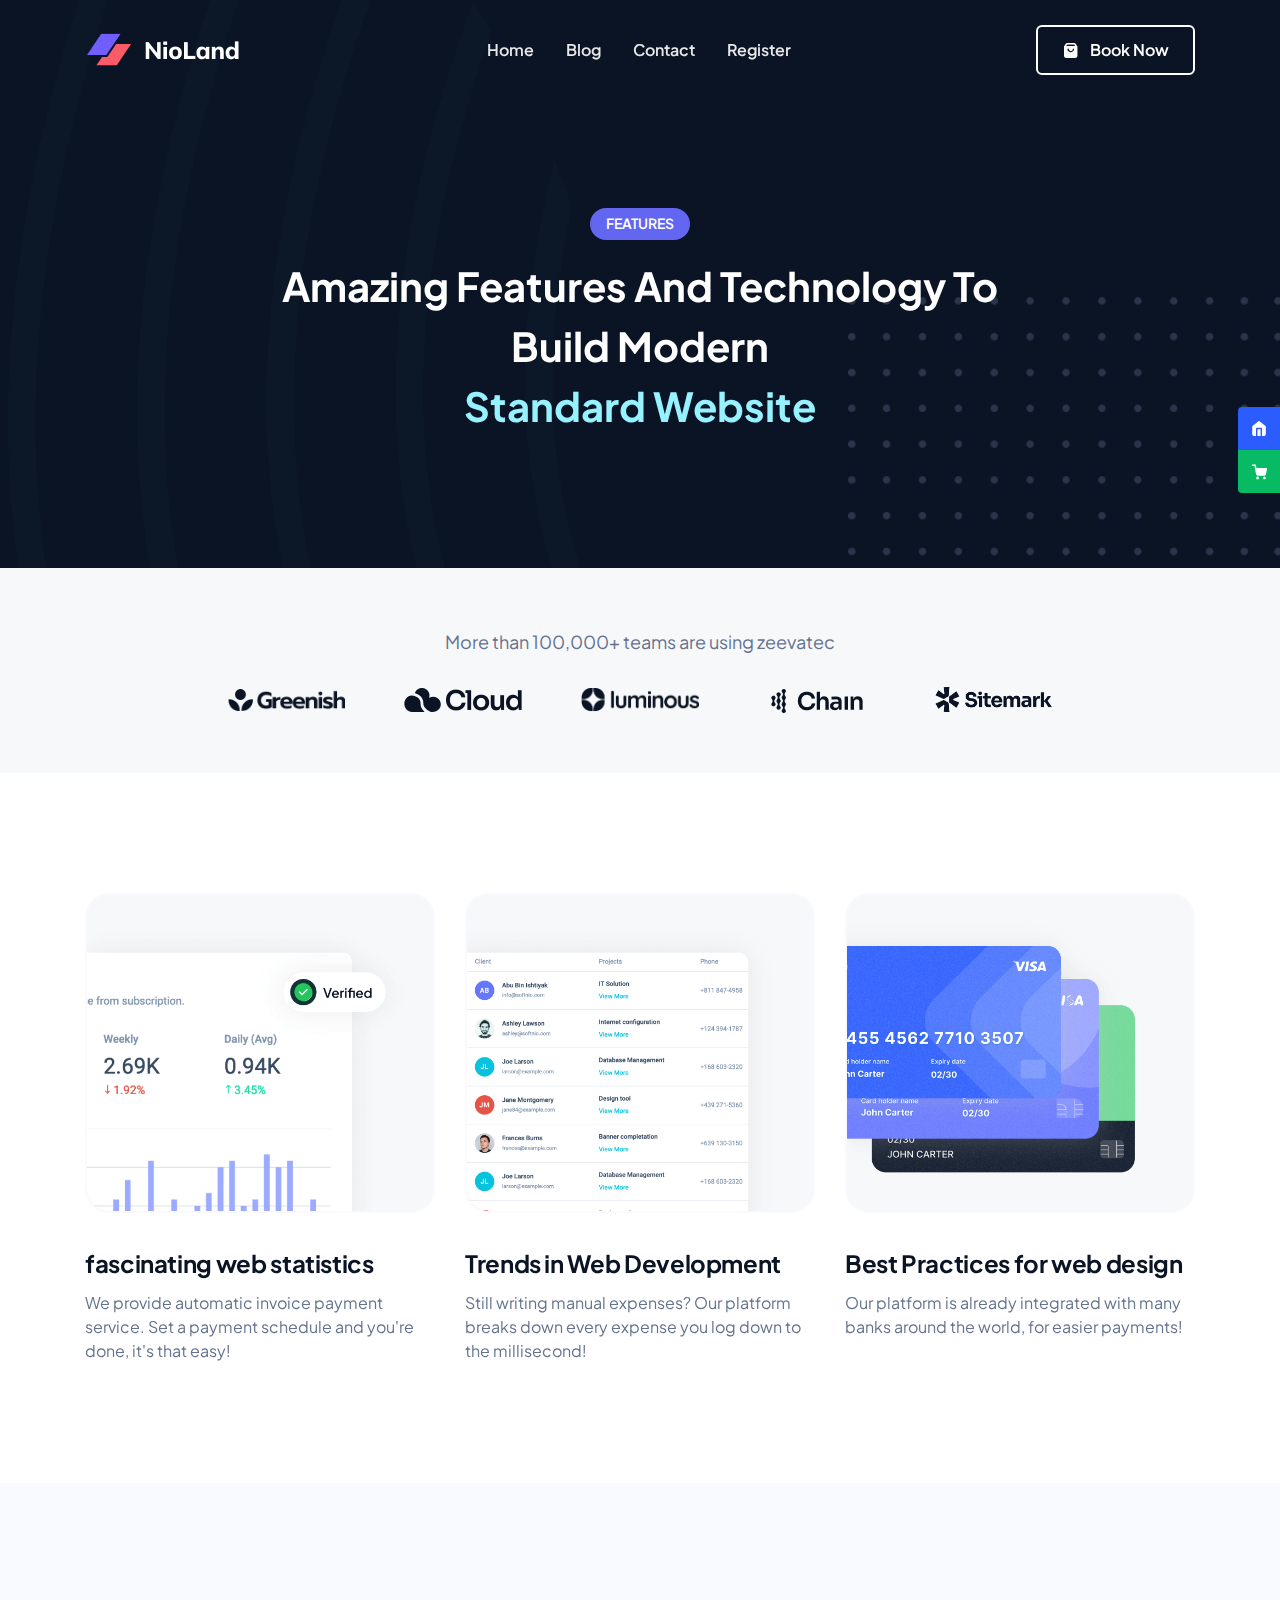
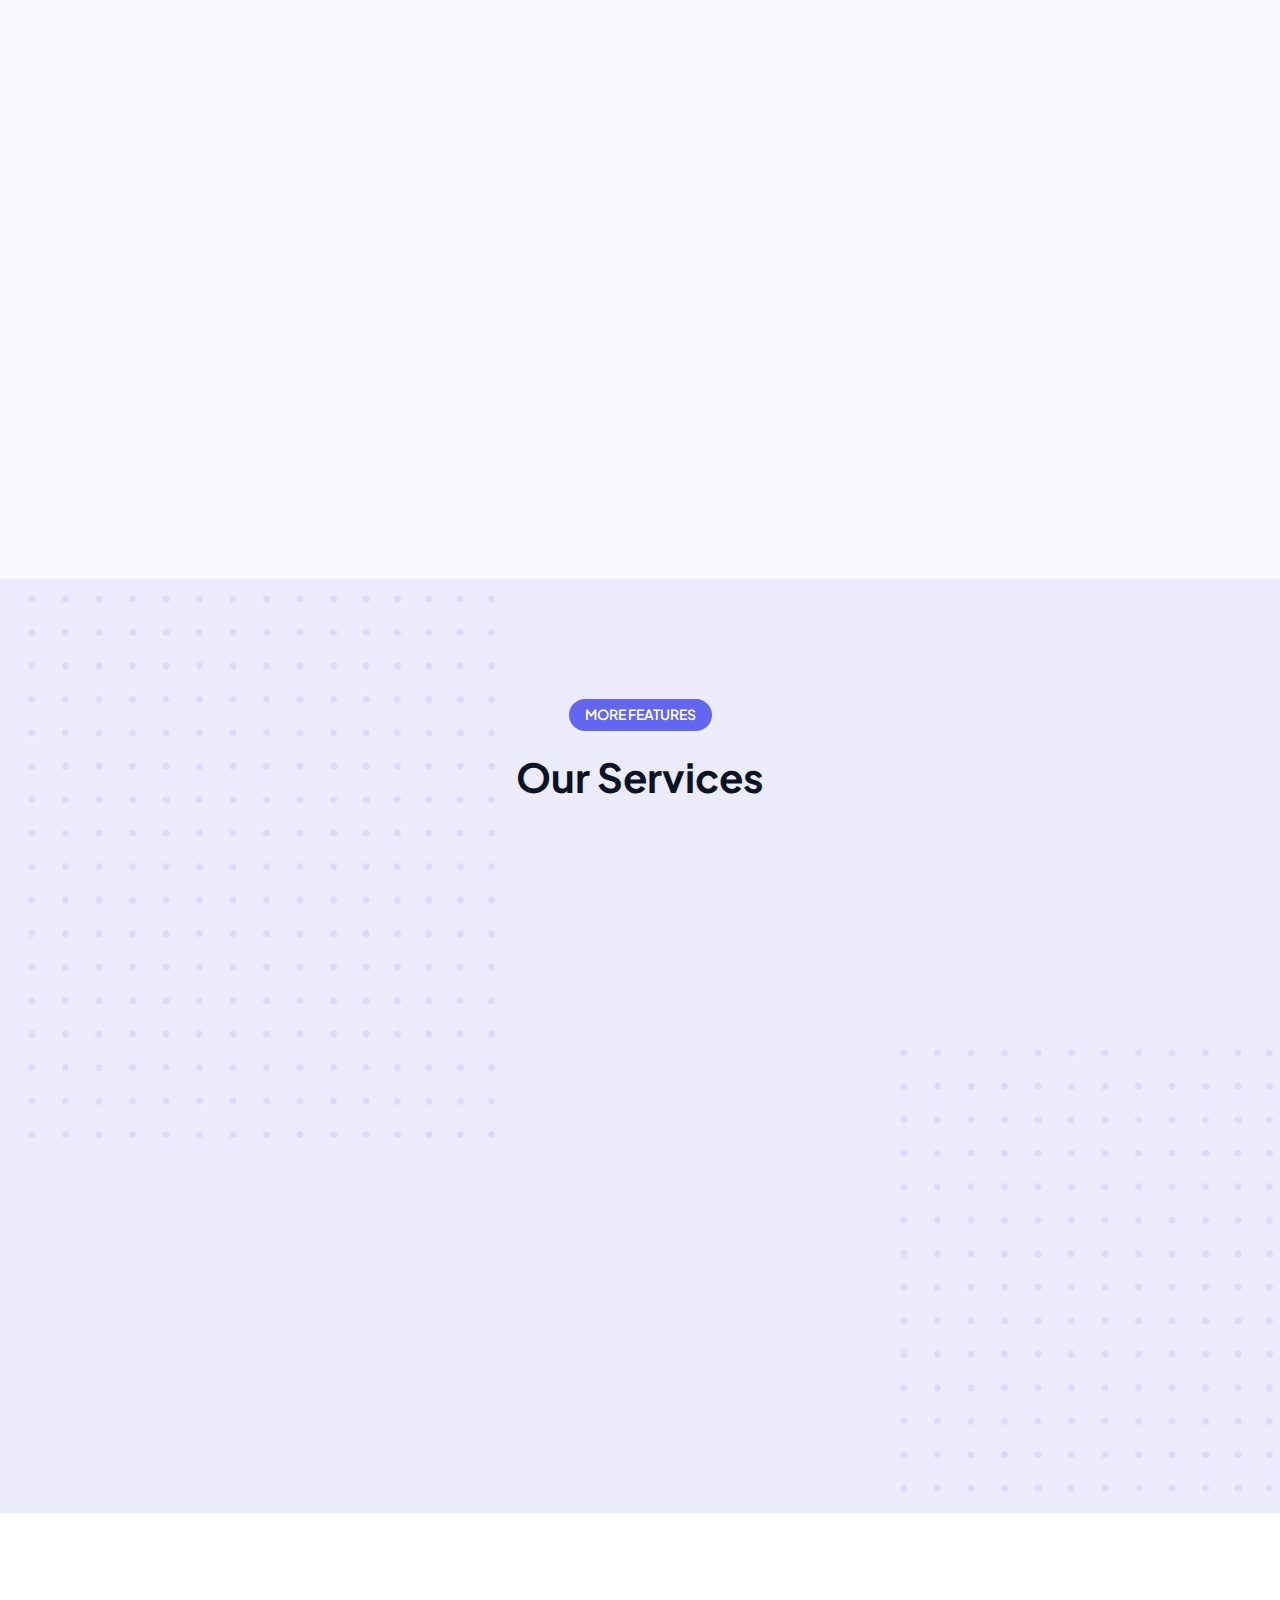
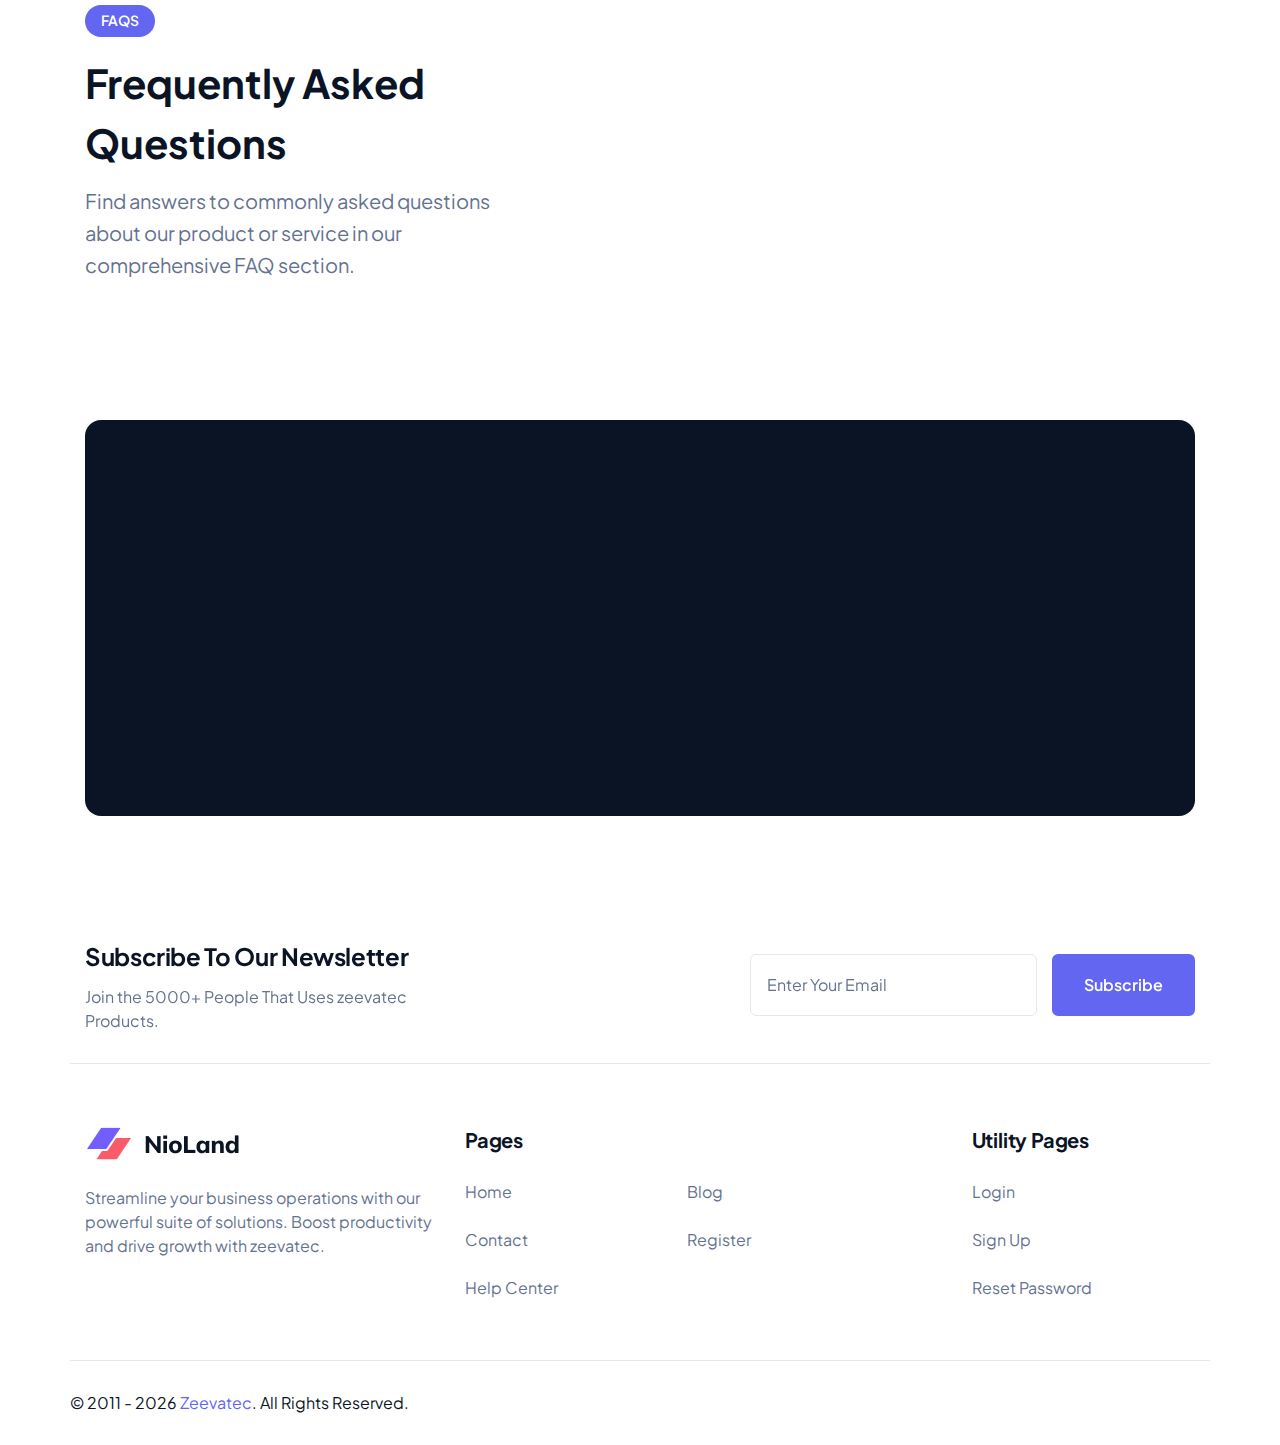
==== blog.html @ 5e49863f "Initial commit" ====
<!DOCTYPE html>
<html lang="en">

<head>
    <meta charset="UTF-8">
    <meta name="author" content="zeevatec">
    <meta name="viewport" content="width=device-width, initial-scale=1.0">
    <link rel="shortcut icon" href="images/favicon.png">
    <title>zeevatec - Features Business Solution</title>
    <link rel="stylesheet" href="assets/css/style-business-solution%EF%B9%96v1.0.0.css">
</head>

<body class="nk-body" data-navbar-collapse="xl">
    <div class="preloader">
        <div class="loader"></div>
    </div>
    <div class="nk-app-root home-layout-2">
        <header class="nk-header bg-dark has-bg">
            <div class="nk-header-main  is-theme is-theme-bg ">
                <div class="container">
                    <div class="nk-header-wrap">
                        <div class="nk-header-logo"><a href="index.html" class="logo-link">
                                <div class="logo-wrap"><img class="logo-img logo-light" src="images/logo-s2.png"
                                        srcset="images/logo-s22x.png 2x" alt="brand-logo"><img
                                        class="logo-img logo-dark" src="images/logo-s2-dark.png"
                                        srcset="images/logo-s2-dark2x.png 2x" alt="brand-logo"></div>
                            </a></div>
                        <nav class="nk-header-menu nk-navbar">
                            <div>
                                <ul class="nk-nav">
                                    <li class="nk-nav-item"><a href="index.html" class="nk-nav-link"><span
                                                class="nk-nav-text">Home</span></a>   
                                    </li>
                                    <li class="nk-nav-item"><a href="blog.html" class="nk-nav-link"><span
                                                class="nk-nav-text">Blog</span></a></li>

                                    <li class="nk-nav-item"><a href="contact.html" class="nk-nav-link"><span
                                                class="nk-nav-text">Contact</span></a>
                                       
                                    </li>
                                    <li class="nk-nav-item"><a href="signup.html" class="nk-nav-link"><span
                                                class="nk-nav-text">Register</span></a></li>

                                </ul>
                                <div class="nk-navbar-btn d-lg-none">
                                    <ul class="nk-btn-group sm justify-content-center">
                                        <li class="w-100"><a href="#" target="_blank"
                                                class="btn btn-primary w-100"><em
                                                    class="icon ni ni-bag-fill"></em><span>Book Now</span></a></li>
                                    </ul>
                                </div>
                            </div>
                        </nav>
                        <div class="nk-header-action">
                            <ul class="nk-btn-group sm justify-content-center">
                                <li class="d-none d-md-block"><a href="#"
                                        class="btn btn-outline-white text-nowrap text-nowrap"><em
                                            class="icon ni ni-bag-fill"></em><span>Book Now</span></a></li>
                                <li class="nk-navbar-toggle"><button
                                        class="btn btn-outline-primary navbar-toggle rounded-1 p-2 h-100"><em
                                            class="icon ni ni-menu"></em></button></li>
                            </ul>
                        </div>
                    </div>
                </div>
            </div>
        </header>
        <main class="nk-pages">
            <section class="nk-banner-wrap nk-banner-business-feature">
                <div class="container">
                    <div class="row justify-content-center ">
                        <div class="col-lg-8 col-xxl-7">
                            <div class="nk-banner-business-feature-content text-center is-theme">
                                <div class="nk-section-head pb-0"><span class="nk-section-subtitle"
                                        data-aos="fade-up">Features</span>
                                    <h1 class="nk-section-title" data-aos="fade-up" data-aos-delay="50"> Amazing
                                        features and technology  to build modern <span class="text-layout-secondary d-lg-block">standard
                                            website</span></h1>
                                </div>
                            </div>
                        </div>
                    </div>
                </div>
                <div class="nk-mask shape-34" data-aos="fade-in" data-aos-delay="200"></div>
            </section>
            <section class="nk-section-brands py-7 bg-gray">
                <div class="container">
                    <div class="row justify-content-center">
                        <div class="col-xxl-8 col-xl-9 col-lg-10">
                            <div class="nk-block-head text-center sm">
                                <h6 class="h6 fw-normal text-light">More than 100,000+ teams are using zeevatec</h6>
                            </div>
                            <div class="row justify-content-center justify-content-lg-between text-center gap g-4">
                                <div class="col-4 col-sm-3 col-lg-2">
                                    <div class="nk-brand" class="w-auto h-60" data-aos="fade-up"><a href="#"><img
                                                src="images/brands/a.png" alt="brand-image"></a></div>
                                </div>
                                <div class="col-4 col-sm-3 col-lg-2">
                                    <div class="nk-brand" class="w-auto h-60" data-aos="fade-up"><a href="#"><img
                                                src="images/brands/b.png" alt="brand-image"></a></div>
                                </div>
                                <div class="col-4 col-sm-3 col-lg-2">
                                    <div class="nk-brand" class="w-auto h-60" data-aos="fade-up"><a href="#"><img
                                                src="images/brands/c.png" alt="brand-image"></a></div>
                                </div>
                                <div class="col-4 col-sm-3 col-lg-2">
                                    <div class="nk-brand" class="w-auto h-60" data-aos="fade-up"><a href="#"><img
                                                src="images/brands/d.png" alt="brand-image"></a></div>
                                </div>
                                <div class="col-4 col-sm-3 col-lg-2">
                                    <div class="nk-brand" class="w-auto h-60" data-aos="fade-up"><a href="#"><img
                                                src="images/brands/e.png" alt="brand-image"></a></div>
                                </div>
                            </div>
                        </div>
                    </div>
                </div>
            </section>
            <section class="nk-section py-7 py-lg-120">
                <div class="container">
                    <div class="row gy-5 gy-lg-0">
                        <div class="col-md-6 col-lg-4" data-aos="fade-up" data-aos-delay="0">
                            <div class="nk-feature-block">
                                <div class="nk-feature-block-content">
                                    <div
                                        class="nk-feature-img position-relative overflow-hidden rounded-4 mb-3 mb-md-5 border border-light bg-gray">
                                        <img src="images/blog/card-cover-6.png" alt="cover-img" class="img-fluid"
                                            data-aos="fade-in" data-aos-delay="50"></div>
                                    <h4>fascinating web statistics</h4>
                                    <p>We provide automatic invoice payment service. Set a payment schedule and you're
                                        done, it's that easy!</p>
                                </div>
                            </div>
                        </div>
                        <div class="col-md-6 col-lg-4" data-aos="fade-up" data-aos-delay="50">
                            <div class="nk-feature-block">
                                <div class="nk-feature-block-content">
                                    <div
                                        class="nk-feature-img position-relative overflow-hidden rounded-4 mb-3 mb-md-5 border border-light bg-gray">
                                        <img src="images/blog/card-cover-1.png" alt="" class="img-fluid"
                                            data-aos="fade-in" data-aos-delay="100"></div>
                                    <h4>Trends in Web Development</h4>
                                    <p>Still writing manual expenses? Our platform breaks down every expense you log
                                        down to the millisecond!</p>
                                </div>
                            </div>
                        </div>
                        <div class="col-md-6 col-lg-4" data-aos="fade-up" data-aos-delay="100">
                            <div class="nk-feature-block">
                                <div class="nk-feature-block-content">
                                    <div
                                        class="nk-feature-img position-relative overflow-hidden rounded-4 mb-3 mb-md-5 border border-light bg-gray">
                                        <img src="images/blog/card-cover-2.png" alt="" class="img-fluid"
                                            data-aos="fade-in" data-aos-delay="150"></div>
                                    <h4>Best Practices for web design</h4>
                                    <p>Our platform is already integrated with many banks around the world, for easier
                                        payments!</p>
                                </div>
                            </div>
                        </div>
                    </div>
                </div>
            </section>
            <section class="nk-section bg-blue-600">
                <div class="container">
                    <div class="row gy-5 gy-lg-0">
                        <div class="col-md-6 col-lg-4" data-aos="fade-up" data-aos-delay="0">
                            <div class="nk-feature-block">
                                <div class="nk-feature-block-content">
                                    <div
                                        class="nk-feature-img position-relative overflow-hidden rounded-4 mb-3 border border-light bg-primary-100">
                                        <img src="images/blog/card-cover-3.png" alt="cover-bg" class="img-fluid"
                                            data-aos="fade-right" data-aos-delay="50"></div>
                                    <h4>Setup Collaboration Metrics</h4>
                                    <p>Fusce dapibus, tellus ac cursus commodo, tortor mauris condimentum nibh, ut
                                        fermentum massa just.</p>
                                </div>
                            </div>
                        </div>
                        <div class="col-md-6 col-lg-4" data-aos="fade-up" data-aos-delay="50">
                            <div class="nk-feature-block">
                                <div class="nk-feature-block-content">
                                    <div
                                        class="nk-feature-img position-relative overflow-hidden rounded-4 mb-3 border border-light bg-primary-100">
                                        <img src="images/blog/card-cover-4.png" alt="cover-bg" class="img-fluid"
                                            data-aos="fade-up" data-aos-delay="100"></div>
                                    <h4>Track Development Progress</h4>
                                    <p>Fusce dapibus, tellus ac cursus commodo, tortor mauris condimentum nibh, ut
                                        fermentum massa just.</p>
                                </div>
                            </div>
                        </div>
                        <div class="col-md-6 col-lg-4" data-aos="fade-up" data-aos-delay="100">
                            <div class="nk-feature-block">
                                <div class="nk-feature-block-content">
                                    <div
                                        class="nk-feature-img position-relative overflow-hidden rounded-4 mb-3 border border-light bg-primary-100">
                                        <img src="images/blog/card-cover-5.png" alt="cover-bg" class="img-fluid"
                                            data-aos="fade-left" data-aos-delay="150"></div>
                                    <h4>Identify Project Backlog</h4>
                                    <p>Fusce dapibus, tellus ac cursus commodo, tortor mauris condimentum nibh, ut
                                        fermentum massa just.</p>
                                </div>
                            </div>
                        </div>
                    </div>
                </div>
            </section>
            <section class="nk-section overflow-hidden bg-purple-200">
                <div class="container">
                    <div class="row justify-content-center">
                        <div class="col-md-8 col-xxl-6">
                            <div class="nk-section-head text-center"><span class="nk-section-subtitle">More
                                    features</span>
                                <h2 class="nk-section-title">Our Services</h2>
                            </div>
                        </div>
                    </div>
                    <div class="row gy-5">
                        <div class="col-md-6 col-lg-4" data-aos="fade-up" data-aos-delay="0">
                            <div class="card border-0 h-100">
                                <div class="card-body">
                                    <div
                                        class="media media-lg media-middle media-circle text-bg-green-600-dark mb-3 mb-md-5">
                                        <em class="icon ni ni-files-fill"></em></div>
                                    <h5 class="title">Web Developemnt</h5>
                                    <p class="text line-clamp-2"> Efficiently organize and manage your information with
                                        our intuitive tools, helping you streamline workflows, improve collaboration,
                                        and enhance productivity within your organization. </p>
                                </div>
                            </div>
                        </div>
                        <div class="col-md-6 col-lg-4" data-aos="fade-up" data-aos-delay="50">
                            <div class="card border-0 h-100">
                                <div class="card-body">
                                    <div
                                        class="media media-lg media-middle media-circle text-bg-warning-dark mb-3 mb-md-5">
                                        <em class="icon ni ni-clock"></em></div>
                                    <h5 class="title">Data Analysis</h5>
                                    <p class="text line-clamp-2"> Optimize your work hours and boost productivity with
                                        our streamlined processes and automation tools, enabling you to accomplish more
                                        in less time and achieve better work-life balance. </p>
                                </div>
                            </div>
                        </div>
                        <div class="col-md-6 col-lg-4" data-aos="fade-up" data-aos-delay="100">
                            <div class="card border-0 h-100">
                                <div class="card-body">
                                    <div
                                        class="media media-lg media-middle media-circle text-bg-primary-dark mb-3 mb-md-5">
                                        <em class="icon ni ni-sign-mxn"></em></div>
                                    <h5 class="title">ICT Solutions</h5>
                                    <p class="text line-clamp-2">Reduce your expenses and save money with our
                                        cost-effective solutions and strategies. From optimizing your budget to finding
                                        cost-saving alternatives, we help you make smart financial decisions that
                                        contribute to your overall business success.</p>
                                </div>
                            </div>
                        </div>
                        <div class="col-md-6 col-lg-4" data-aos="fade-up" data-aos-delay="0">
                            <div class="card border-0 h-100">
                                <div class="card-body">
                                    <div
                                        class="media media-lg media-middle media-circle text-bg-danger-dark mb-3 mb-md-5">
                                        <em class="icon ni ni-users"></em></div>
                                    <h5 class="title">Database Managemnt</h5>
                                    <p class="text line-clamp-2"> Enhance collaboration and streamline communication
                                        within your team with our advanced tools and platforms.</p>
                                </div>
                            </div>
                        </div>
                        <div class="col-md-6 col-lg-4" data-aos="fade-up" data-aos-delay="50">
                            <div class="card border-0 h-100">
                                <div class="card-body">
                                    <div
                                        class="media media-lg media-middle media-circle text-bg-cyan-200-dark mb-3 mb-md-5">
                                        <em class="icon ni ni-laptop"></em></div>
                                    <h5 class="title">Backend services</h5>
                                    <p class="text line-clamp-2">Embrace remote work and enjoy the flexibility it offers
                                        with our remote collaboration solutions. </p>
                                </div>
                            </div>
                        </div>
                        <div class="col-md-6 col-lg-4" data-aos="fade-up" data-aos-delay="100">
                            <div class="card border-0 h-100">
                                <div class="card-body">
                                    <div
                                        class="media media-lg media-middle media-circle text-bg-green-500-dark mb-3 mb-md-5">
                                        <em class="icon ni ni-layer"></em></div>
                                    <h5 class="title">Simple User Interface</h5>
                                    <p class="text line-clamp-2">Our platform features a simple and intuitive user
                                        interface that is easy to navigate and understand.</p>
                                </div>
                            </div>
                        </div>
                       
                    </div>
                </div>
                <div class="nk-mask shape-35 d-none d-xl-block"></div>
            </section>
            <section class="nk-section pt-7 pt-lg-120">
                <div class="container">
                    <div class="row justify-content-between align-items-center">
                        <div class="col-lg-5 col-xxl-4">
                            <div class="nk-section-head pb-lg-0 mt-xl-n6 text-center text-lg-start"><span
                                    class="nk-section-subtitle">FAQs</span>
                                <h2 class="nk-section-title">Frequently Asked Questions</h2>
                                <p class="nk-section-text">Find answers to commonly asked questions about our product or
                                    service in our comprehensive FAQ section.</p>
                            </div>
                        </div>
                        <div class="col-lg-7 col-xxl-8">
                            <div class="nk-faq">
                                <div class="accordion accordion-s3 bg-white px-0 px-xl-5" id="businessFaq">

                                    <div class="accordion-item" data-aos="fade-up">
                                        <div class="accordion-header">
                                            <h6><button class="accordion-button collapsed" type="button"
                                                    data-bs-toggle="collapse" data-bs-target="#faqCollapseThree"><span
                                                        class="text-capitalize">What is website design?
                                                        </span><em class="icon ni ni-plus on"></em><em
                                                        class="icon ni ni-minus off"></em></button></h6>
                                        </div>
                                        <div id="faqCollapseThree" class="accordion-collapse collapse"
                                            data-bs-parent="#businessFaq">
                                            <div class="accordion-body">
                                                <p class="fs-16"> Website design is the process of creating a website, from the initial planning stages to the final implementation. It involves creating the website's layout and structure, selecting colors, fonts, and images, and coding the website to make it functional.
                                                </p>
                                            </div>
                                        </div>
                                    </div>
                                    <div class="accordion-item" data-aos="fade-up">
                                        <div class="accordion-header">
                                            <h6><button class="accordion-button collapsed" type="button"
                                                    data-bs-toggle="collapse" data-bs-target="#faqCollapseFour"><span
                                                        class="text-capitalize">How long does it take to build a website?
                                                        </span><em class="icon ni ni-plus on"></em><em
                                                        class="icon ni ni-minus off"></em></button></h6>
                                        </div>
                                        <div id="faqCollapseFour" class="accordion-collapse collapse"
                                            data-bs-parent="#businessFaq">
                                            <div class="accordion-body">
                                                <p class="fs-16"> The time it takes to build a website can vary greatly, depending on the size and complexity of the project. Generally, it takes anywhere from a few weeks to a few months to build a website. If the website is very simple, with just a few pages, it may only take a few weeks to complete. However, if the website is more complex, with custom features and functionality, it may take several months to design and build.
                                                </p>
                                            </div>
                                        </div>
                                    </div>
                                    <div class="accordion-item" data-aos="fade-up">
                                        <div class="accordion-header">
                                            <h6><button class="accordion-button collapsed" type="button"
                                                    data-bs-toggle="collapse" data-bs-target="#faqCollapseFive"><span
                                                        class="text-capitalize">How much does a website cost?</span><em
                                                        class="icon ni ni-plus on"></em><em
                                                        class="icon ni ni-minus off"></em></button></h6>
                                        </div>
                                        <div id="faqCollapseFive" class="accordion-collapse collapse"
                                            data-bs-parent="#businessFaq">
                                            <div class="accordion-body">
                                                <p class="fs-16">  The cost of a website can also vary greatly, depending on the size and complexity of the project. Generally, simple websites can cost a few hundred dollars, while more complex websites can cost several thousand dollars. There are a number of factors that can affect the cost of a website, such as the number of pages, the level of customization, the type of functionality required, and the experience of the web designer. </p>
                                            </div>
                                        </div>
                                    </div>
                                </div>
                            </div>
                        </div>
                    </div>
                </div>
            </section>
            <section class="nk-section">
                <div class="container">
                    <div
                        class="position-relative nk-cta-wrap bg-dark rounded-16 is-theme p-4 p-md-7 py-6 py-md-7 overflow-hidden">
                        <div class="nk-mask z-1 shape-22" data-aos="fade-in" data-aos-delay="0"></div>
                        <div class="row justify-content-center">
                            <div class="col-xxl-7">
                                <div class="nk-section-head pb-0 text-center">
                                    <div class="mb-5" data-aos="fade-up" data-aos-delay="0"><a href="index.html"
                                            class="logo-link">
                                            <div class="logo-wrap"><img class="logo-img logo-light"
                                                    src="images/logo-s2.png" srcset="images/logo-s22x.png 2x"
                                                    alt="brand-logo"><img class="logo-img logo-dark"
                                                    src="images/logo-s2-dark.png" srcset="images/logo-s2-dark2x.png 2x"
                                                    alt="brand-logo"></div>
                                        </a></div>
                                    <h2 class="nk-section-title mb-0" data-aos="fade-up" data-aos-delay="50">We are
                                        trusted by 5k+ clients. <br class=" d-none d-lg-block" /> Join them to learn more about
                                        Web Development. </h2>
                                    <ul class="nk-btn-group pt-5 justify-content-center" data-aos="fade-up"
                                        data-aos-delay="100">
                                        <li><a href="signup.html" class="btn btn-primary">Join our community</a></li>
                                    </ul>
                                </div>
                            </div>
                        </div>
                    </div>
                </div>
            </section>
            <section class="nk-section nk-newsletter-section nk-section-space pb-lg-0 pb-lg-0">
                <div class="container">
                    <div
                        class="row justify-content-center justify-content-lg-between align-items-center pb-5 border-1 border-bottom border-gray-50">
                        <div class="col-lg-6 col-xl-4">
                            <div class="nk-newsletter-content text-center text-lg-start pb-5 pb-lg-0">
                                <h4 class="text-capitalize">Subscribe to our newsletter</h4>
                                <p class="fs-16">Join the 5000+ People That Uses zeevatec Products.</p>
                            </div>
                        </div>
                        <div class="col-md-10 col-lg-6 col-xl-5">
                            <form data-action="form/subscribe.php" class="form-submit-init" method="post">
                                <div class="form-group nk-newsletter-one row">
                                    <div class="col-md-8">
                                        <div class="form-control-wrap mb-4 mb-md-0"><input type="email" name="email"
                                                class="form-control text-base   " placeholder="Enter Your Email"
                                                required></div>
                                    </div>
                                    <div class="col-md-4 ps-md-0"><input type="submit"
                                            class="btn btn-primary btn-block h-100" value="Subscribe" /></div>
                                </div>
                            </form>
                        </div>
                    </div>
                </div>
            </section>
        </main>
        <footer class="nk-footer">
            <div class="nk-footer-top">
                <div class="container">
                    <div class="nk-footer-content row justify-content-xl-between">
                        <div class="col-md-8 col-lg-4 col-xxl-4">
                            <div class="nk-footer-brand pb-5 pb-lg-0">
                                <div class="nk-footer-brand-info mb-4">
                                    <div class="nk-footer-logo"><a href="index.html" class="logo-link">
                                            <div class="logo-wrap"><img class="logo-img logo-light"
                                                    src="images/logo-s2.png" srcset="images/logo-s22x.png 2x"
                                                    alt="brand-logo"><img class="logo-img logo-dark"
                                                    src="images/logo-s2-dark.png" srcset="images/logo-s2-dark2x.png 2x"
                                                    alt="brand-logo"></div>
                                        </a></div>
                                    <p>Streamline your business operations with our powerful suite of solutions. Boost
                                        productivity and drive growth with zeevatec.</p>
                                </div>
                            </div>
                        </div>
                        <div class="col-lg-8 col-xxl-6">
                            <div class="row justify-content-between">
                                <div class="col-sm-8 col-md-7">
                                    <div class="nk-footer-info">
                                        <h5 class="title">Pages</h5>
                                        <ul class="row gy-1 gy-sm-4">
                                            <li class="col-6"><a href="features-business-solution.html">Home</a>
                                            </li>
                                            <li class="col-6"><a href="blog.html">Blog</a></li>
                                            <li class="col-6"><a href="contact.html">Contact</a></li>
                                            <li class="col-6"><a href="signup.html">Register</a>
                                            </li>
                                            <li class="col-6"><a href="index.html">Help Center</a></li>
                                            
                                            </li>
                                        </ul>
                                    </div>
                                </div>
                                <div class="col-sm-4">
                                    <div class="nk-footer-info">
                                        <h5 class="title">Utility Pages</h5>
                                        <ul class="row gy-1 gy-sm-4">
                                            <li class="col-12"><a href="login.html">Login</a></li>
                                            <li class="col-12"><a href="login.html">Sign up</a></li>
                                            <li class="col-12"><a href="reset-password.html">Reset Password</a></li>
                                        </ul>
                                    </div>
                                </div>
                            </div>
                        </div>
                    </div>
                </div>
            </div>
            <div class="nk-footer-bottom">
                <div class="container">
                    <div class="nk-footer-content row justify-content-between">
                        <div class="col-lg-6 px-0">
                            <p class="nk-footer-copyright-text text-center text-lg-start">&copy; 2011 - <span
                                    id="currentYear"></span><a class="fs-16" href="https://zeevatec.com/"
                                    target="_blank"> zeevatec</a>. All Rights Reserved.</p>
                        </div>
                    </div>
                </div>
            </div>
        </footer><a href="#" class="scroll-top shadow animate animate-infinite animate-pulse animate-duration-2"><em
                class="icon ni ni-chevrons-up"></em></a>
        <div class="nk-sticky-badge">
            <ul>
                <li><a href="index.html" target="_blank" class="nk-sticky-badge-icon nk-sticky-badge-home"
                        data-bs-toggle="tooltip" data-bs-placement="right" data-bs-custom-class="nk-tooltip"
                        data-bs-title="View Demo"><em class="icon ni ni-home-fill"></em></a></li>
                <li><a href="https://1.envato.market/zeevatec" target="_blank"
                        class="nk-sticky-badge-icon nk-sticky-badge-purchase" data-bs-toggle="tooltip"
                        data-bs-custom-class="nk-tooltip" data-bs-title="Purchase Now" aria-label="Purchase Now"><em
                            class="icon ni ni-cart-fill"></em></a></li>
            </ul>
        </div>
    </div>
    <script src="assets/js/bundle%EF%B9%96v1.0.0.js"></script>
    <script src="assets/js/scripts%EF%B9%96v1.0.0.js"></script>
</body>

</html>
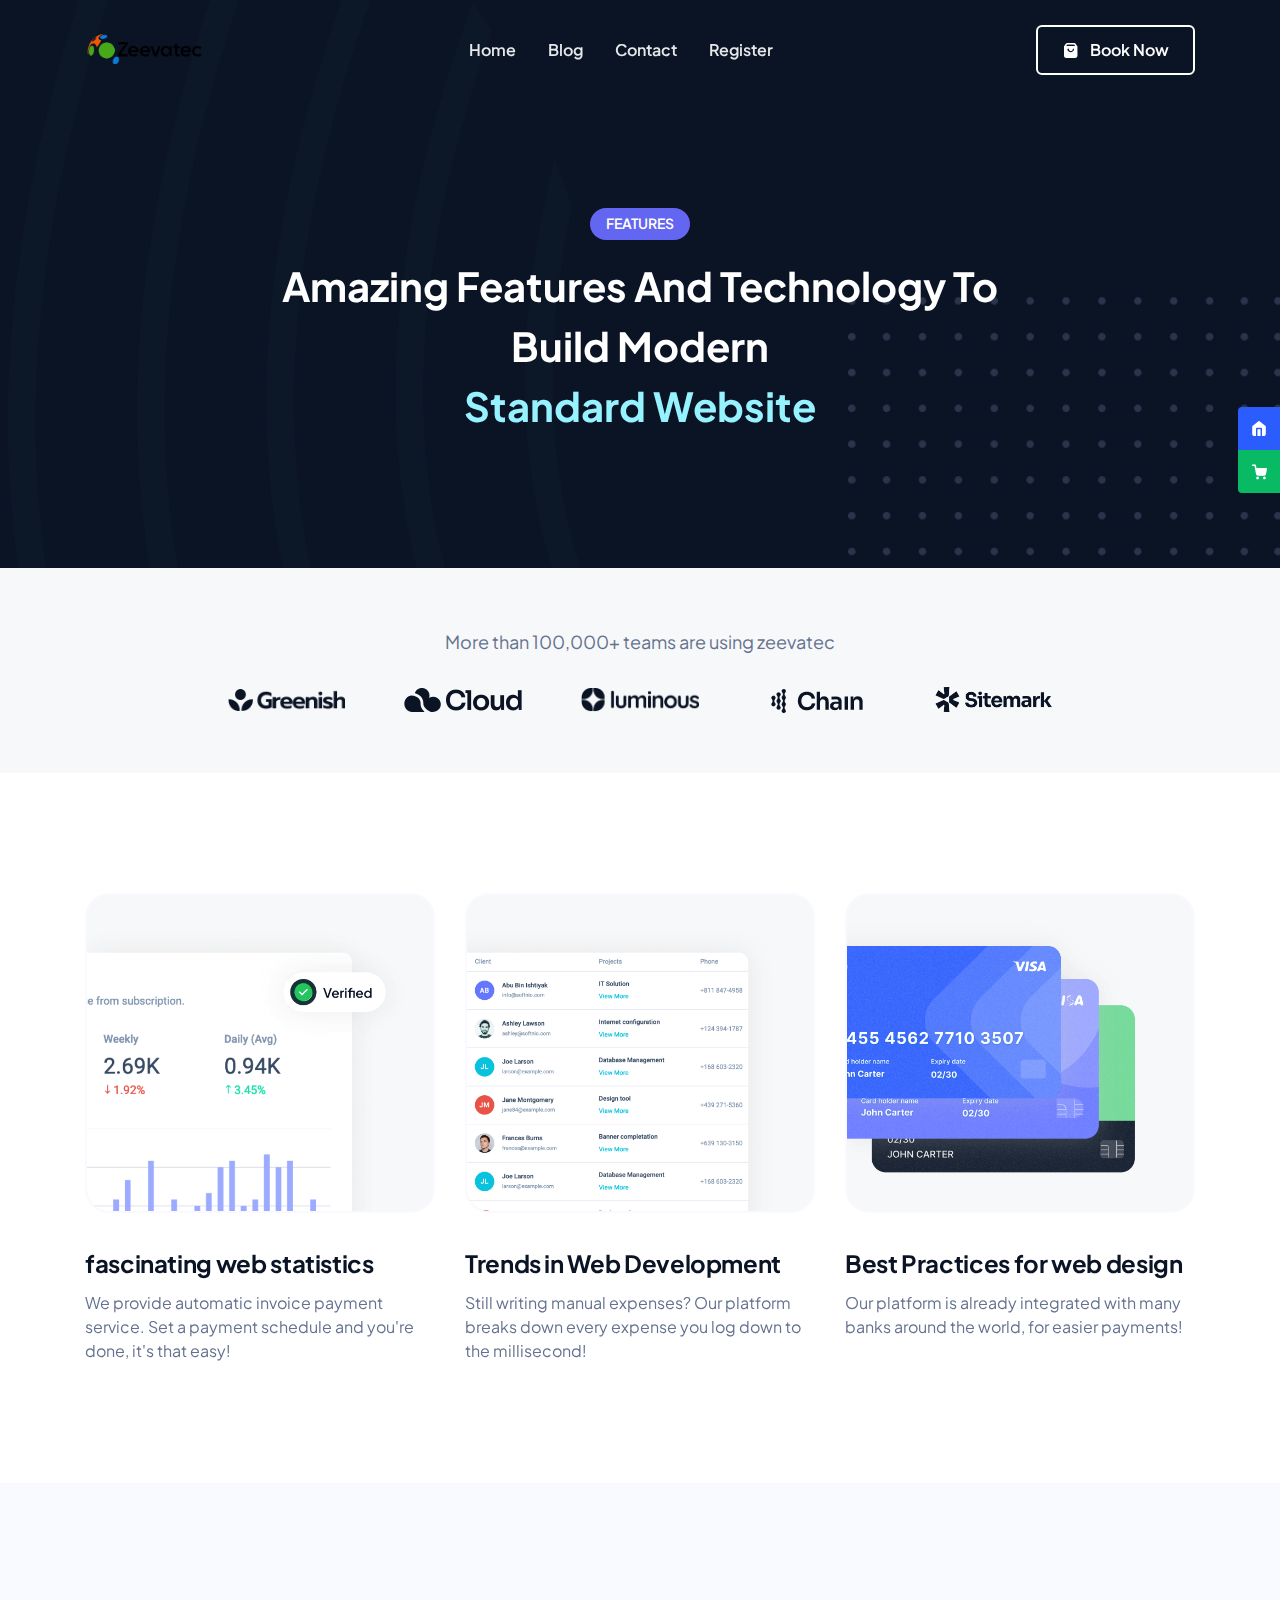
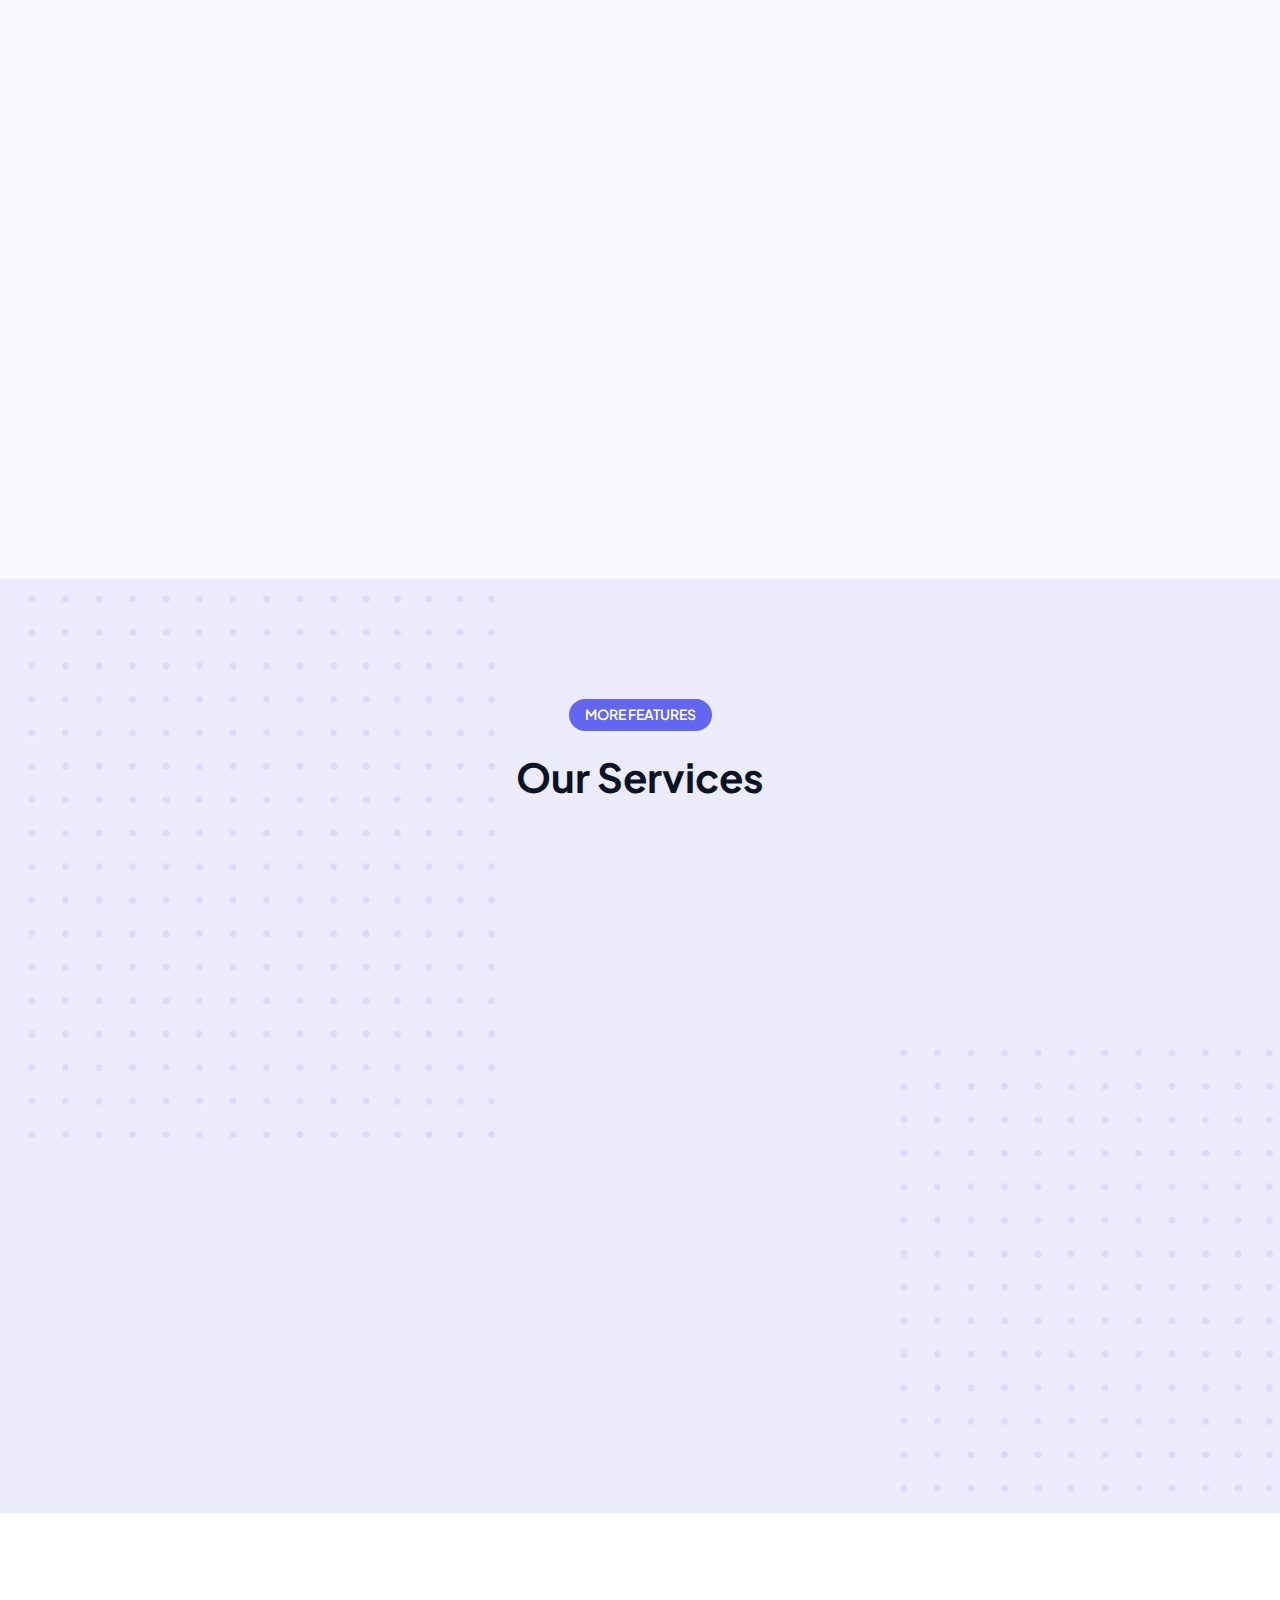
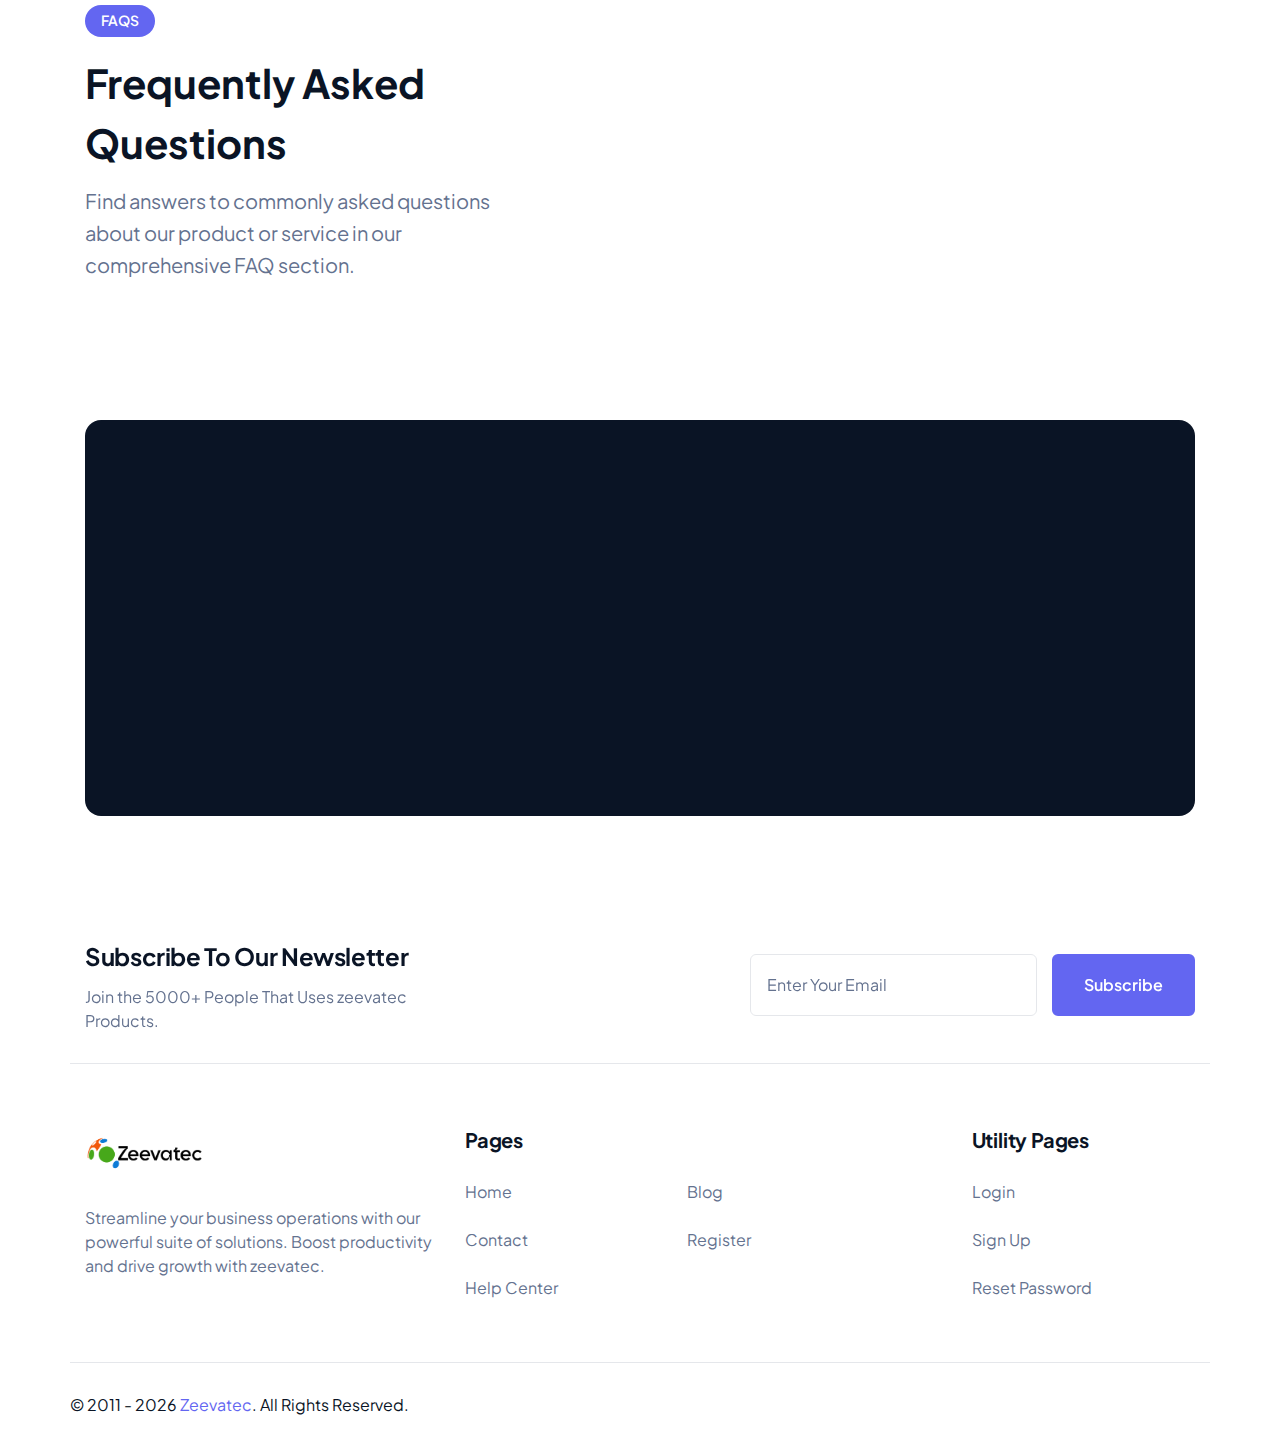
==== commit 1950ff97: "update" ====
--- a/blog.html
+++ b/blog.html
@@ -20,10 +20,10 @@
                 <div class="container">
                     <div class="nk-header-wrap">
                         <div class="nk-header-logo"><a href="index.html" class="logo-link">
-                                <div class="logo-wrap"><img class="logo-img logo-light" src="images/logo-s2.png"
-                                        srcset="images/logo-s22x.png 2x" alt="brand-logo"><img
-                                        class="logo-img logo-dark" src="images/logo-s2-dark.png"
-                                        srcset="images/logo-s2-dark2x.png 2x" alt="brand-logo"></div>
+                                <div class="logo-wrap"><img class="logo-img logo-light" src="images/logos-77.png"
+                                    style="width: 120px;" alt="brand-logo"><img
+                                        class="logo-img logo-dark" src="images/logos-77.png"
+                                        style="width: 120px;" alt="brand-logo"></div>
                             </a></div>
                         <nav class="nk-header-menu nk-navbar">
                             <div>
@@ -431,9 +431,9 @@
                                 <div class="nk-footer-brand-info mb-4">
                                     <div class="nk-footer-logo"><a href="index.html" class="logo-link">
                                             <div class="logo-wrap"><img class="logo-img logo-light"
-                                                    src="images/logo-s2.png" srcset="images/logo-s22x.png 2x"
+                                                    src="images/logos-77.png" style="width: 120px;"
                                                     alt="brand-logo"><img class="logo-img logo-dark"
-                                                    src="images/logo-s2-dark.png" srcset="images/logo-s2-dark2x.png 2x"
+                                                    src="images/logos-77.png" srcset="images/logo-s2-dark2x.png 2x"
                                                     alt="brand-logo"></div>
                                         </a></div>
                                     <p>Streamline your business operations with our powerful suite of solutions. Boost
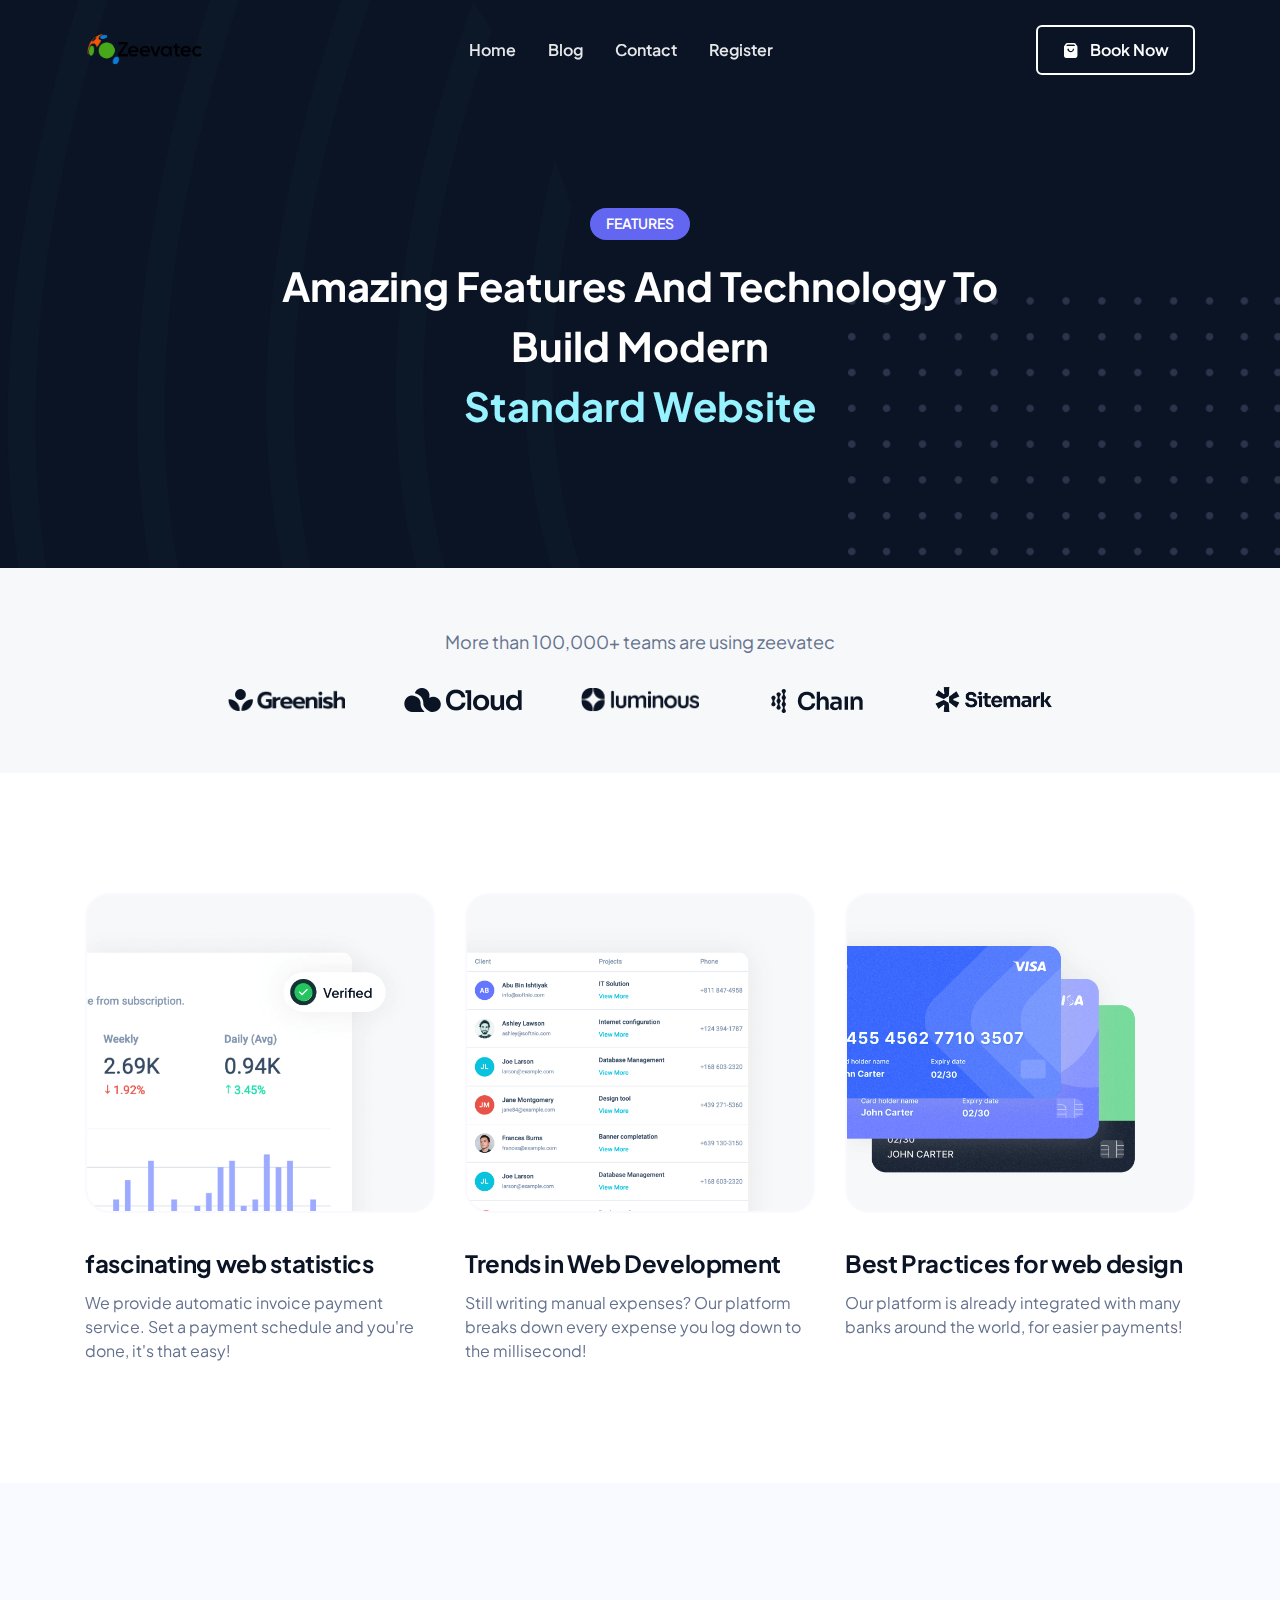
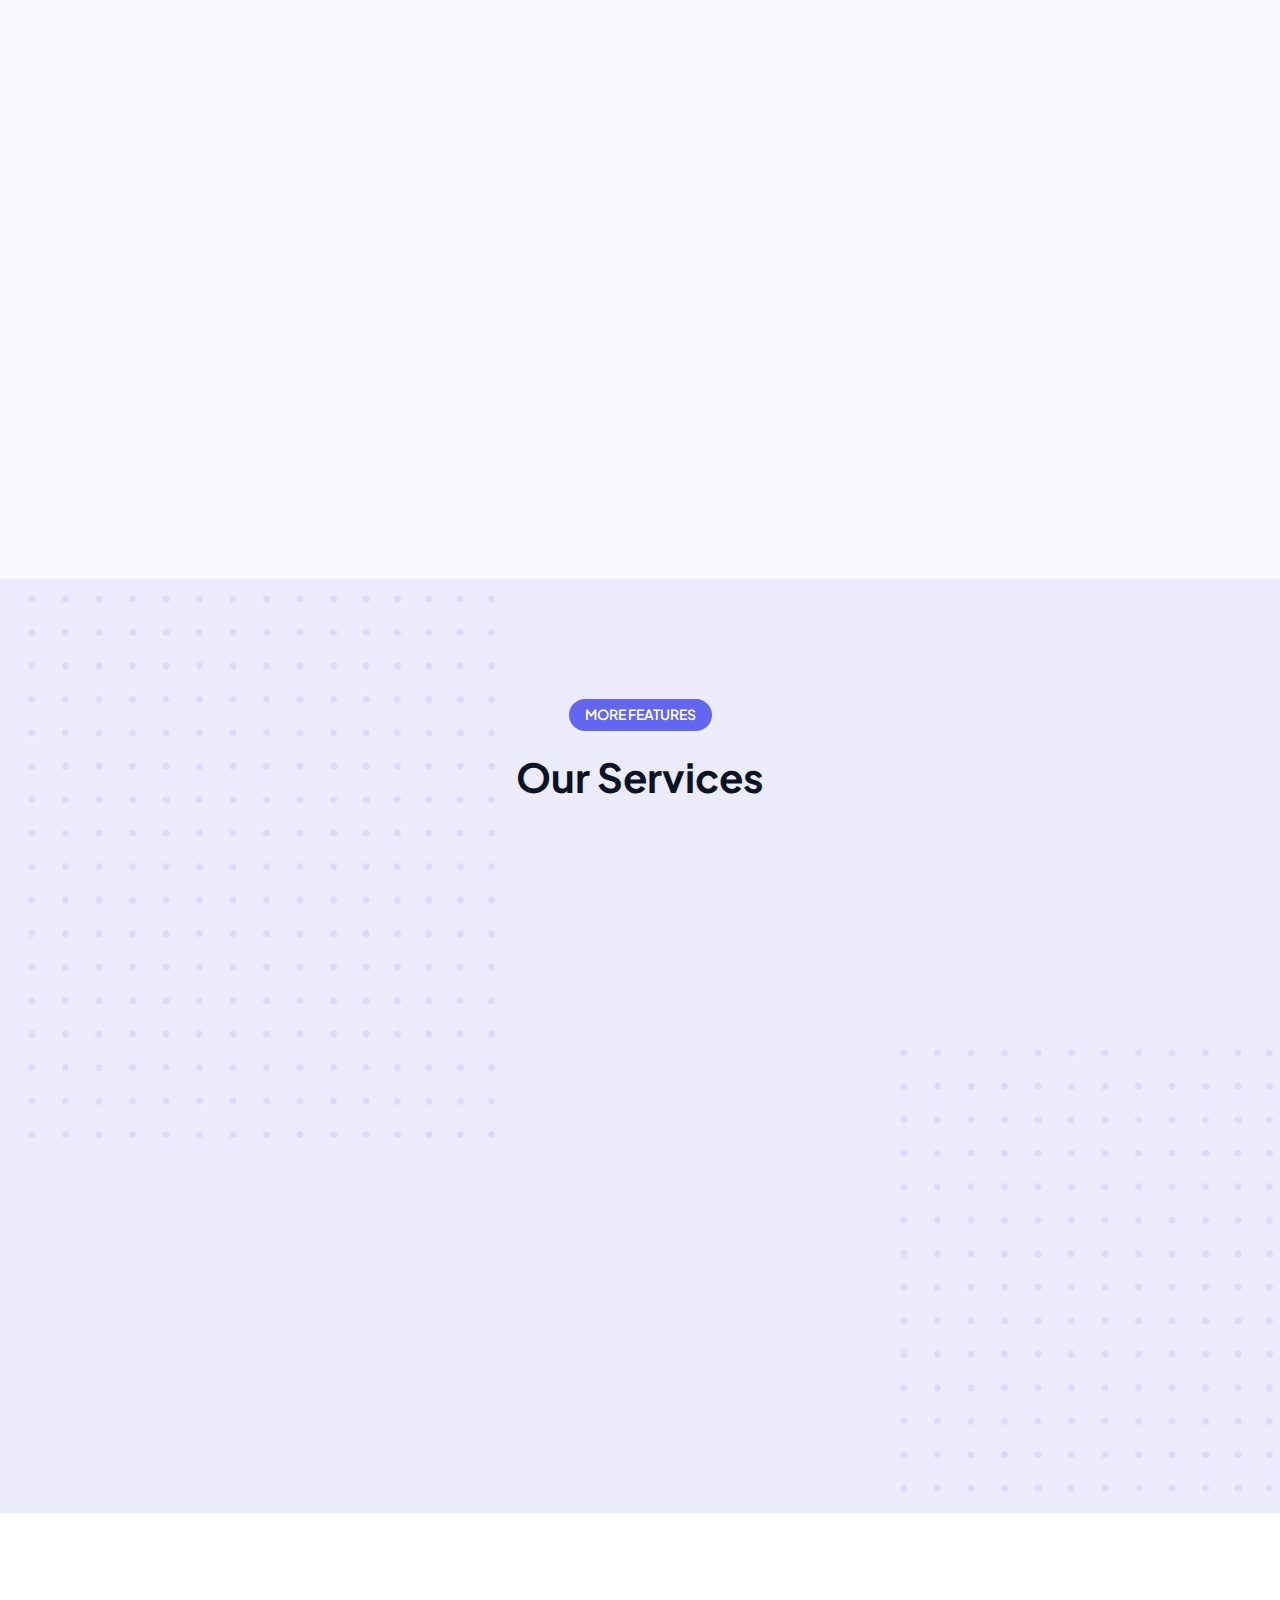
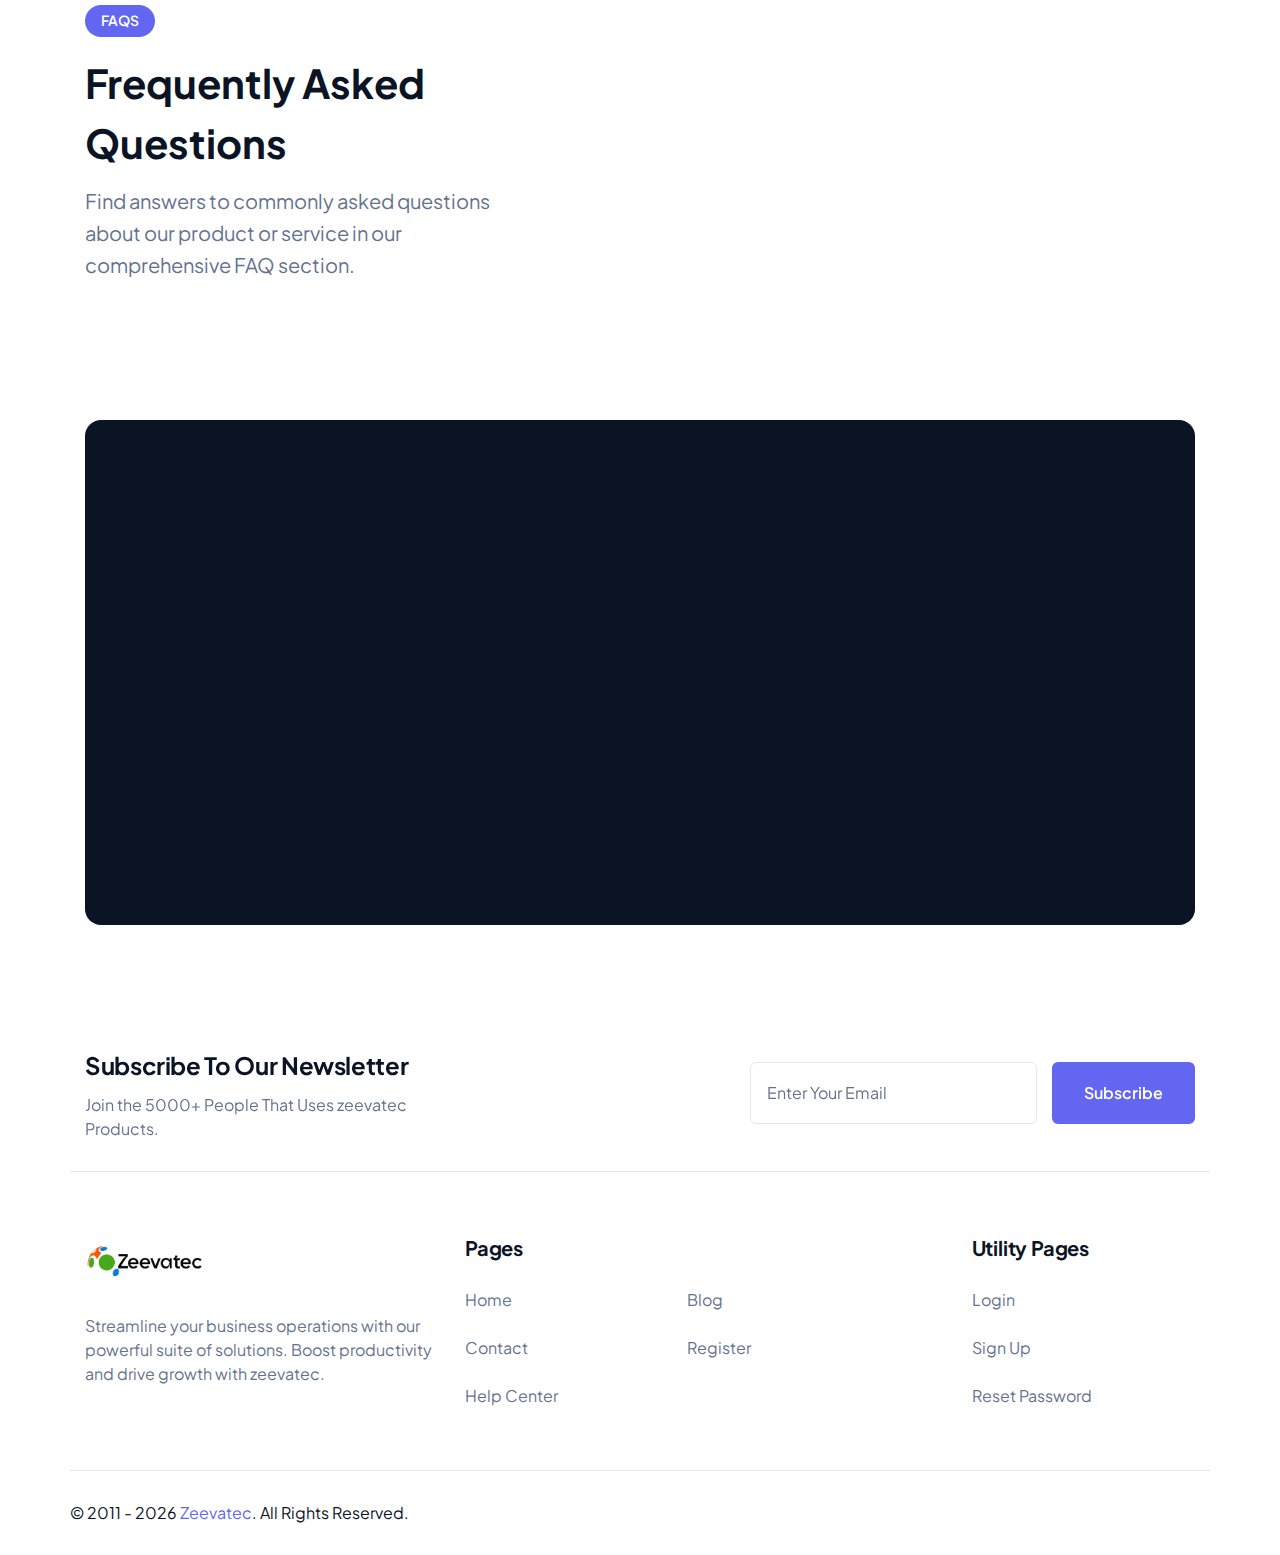
==== commit ff2c1b6a: "update" ====
--- a/blog.html
+++ b/blog.html
@@ -376,10 +376,10 @@
                                 <div class="nk-section-head pb-0 text-center">
                                     <div class="mb-5" data-aos="fade-up" data-aos-delay="0"><a href="index.html"
                                             class="logo-link">
-                                            <div class="logo-wrap"><img class="logo-img logo-light"
-                                                    src="images/logo-s2.png" srcset="images/logo-s22x.png 2x"
+                                            <div class="logo-wrap d-flex"><img class="logo-img logo-light mx-auto"
+                                                src="images/logos-77.png"  width="30%"
                                                     alt="brand-logo"><img class="logo-img logo-dark"
-                                                    src="images/logo-s2-dark.png" srcset="images/logo-s2-dark2x.png 2x"
+                                                    src="images/logos-77.png"  width="30%"
                                                     alt="brand-logo"></div>
                                         </a></div>
                                     <h2 class="nk-section-title mb-0" data-aos="fade-up" data-aos-delay="50">We are
@@ -487,17 +487,7 @@
             </div>
         </footer><a href="#" class="scroll-top shadow animate animate-infinite animate-pulse animate-duration-2"><em
                 class="icon ni ni-chevrons-up"></em></a>
-        <div class="nk-sticky-badge">
-            <ul>
-                <li><a href="index.html" target="_blank" class="nk-sticky-badge-icon nk-sticky-badge-home"
-                        data-bs-toggle="tooltip" data-bs-placement="right" data-bs-custom-class="nk-tooltip"
-                        data-bs-title="View Demo"><em class="icon ni ni-home-fill"></em></a></li>
-                <li><a href="https://1.envato.market/zeevatec" target="_blank"
-                        class="nk-sticky-badge-icon nk-sticky-badge-purchase" data-bs-toggle="tooltip"
-                        data-bs-custom-class="nk-tooltip" data-bs-title="Purchase Now" aria-label="Purchase Now"><em
-                            class="icon ni ni-cart-fill"></em></a></li>
-            </ul>
-        </div>
+       
     </div>
     <script src="assets/js/bundle%EF%B9%96v1.0.0.js"></script>
     <script src="assets/js/scripts%EF%B9%96v1.0.0.js"></script>
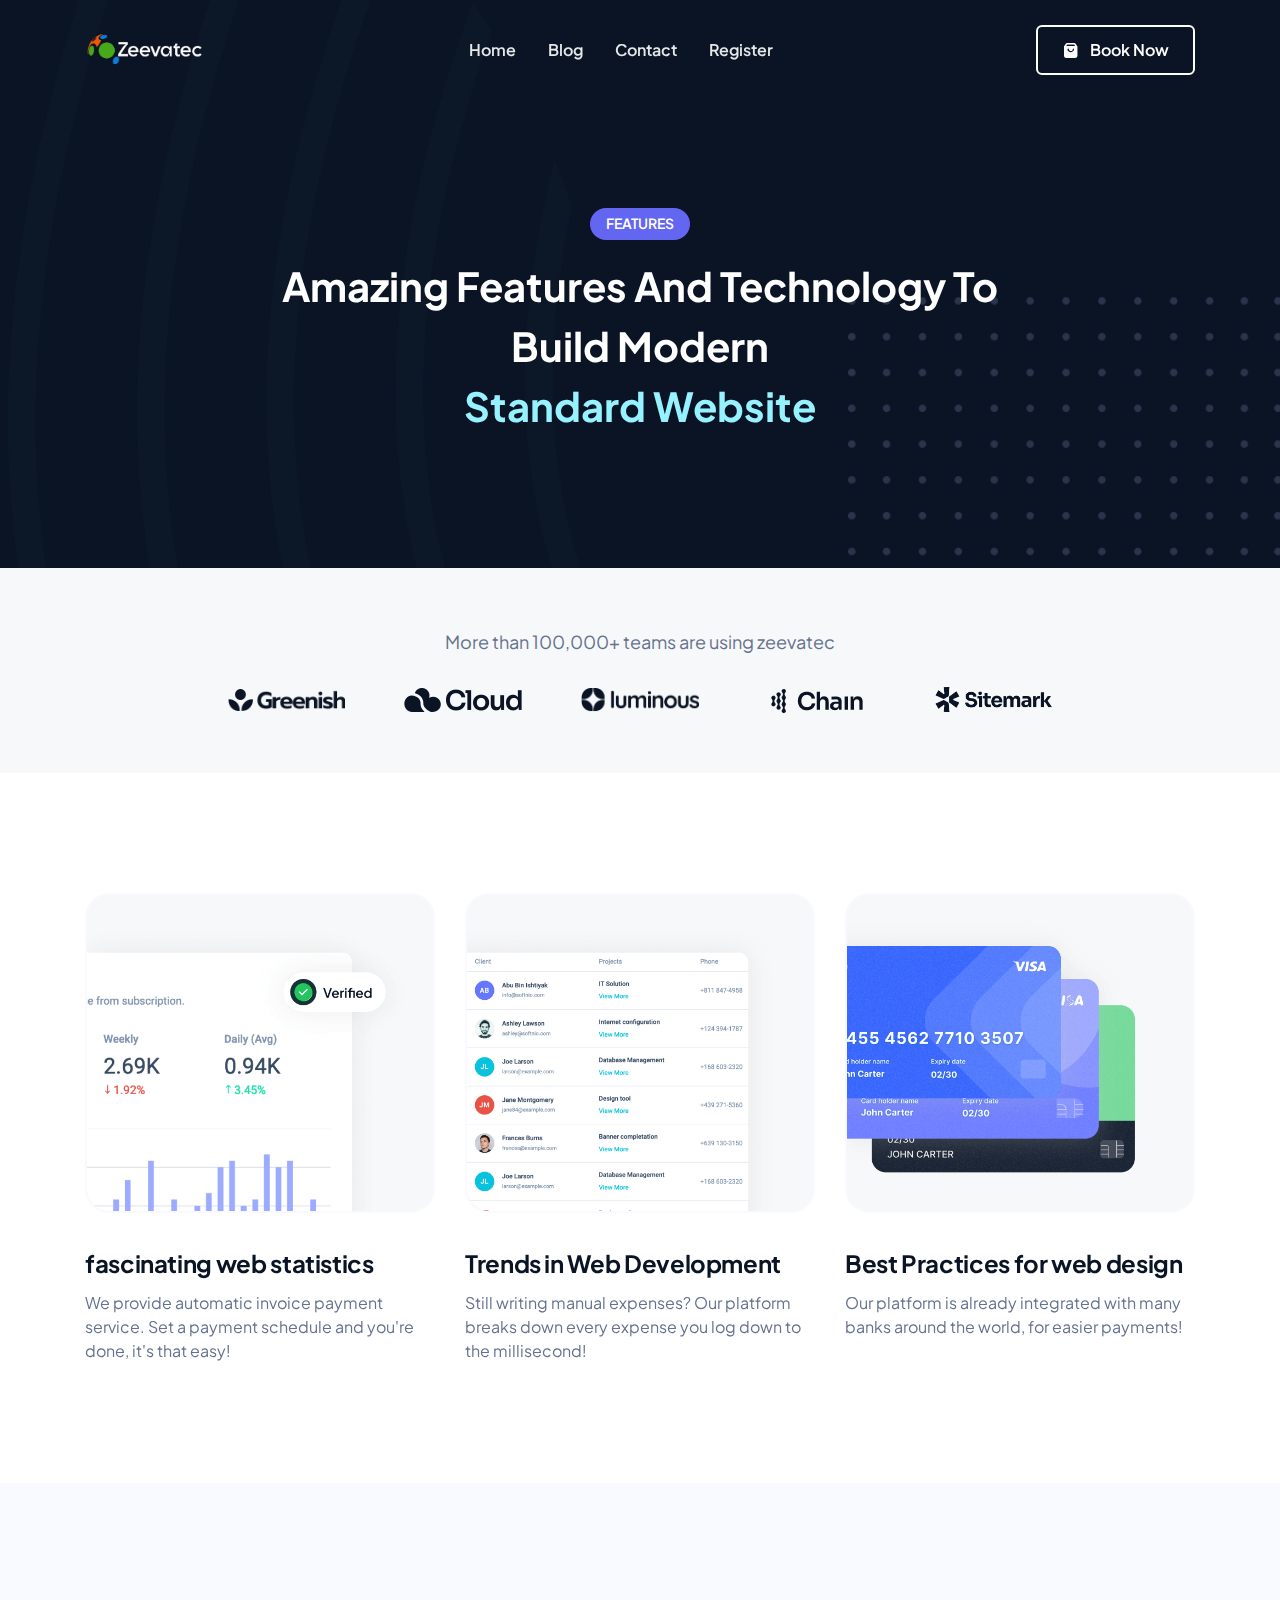
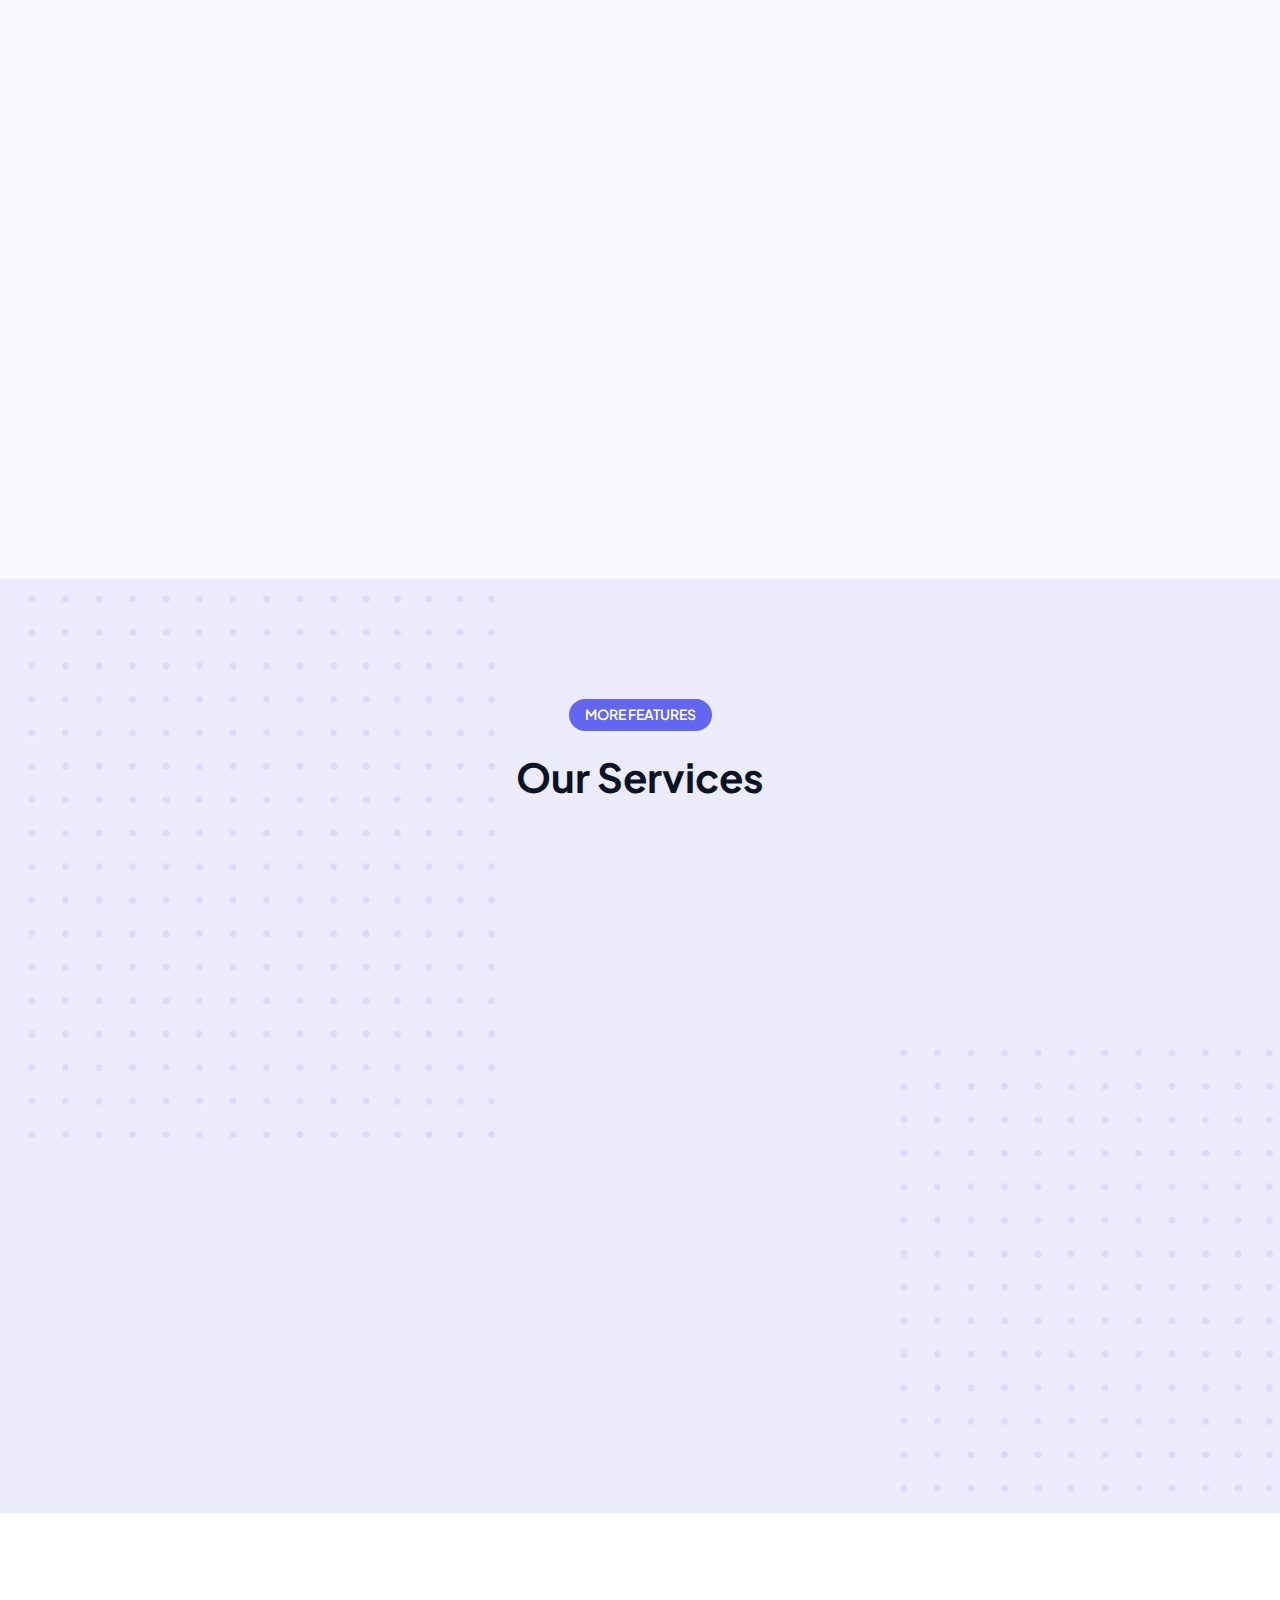
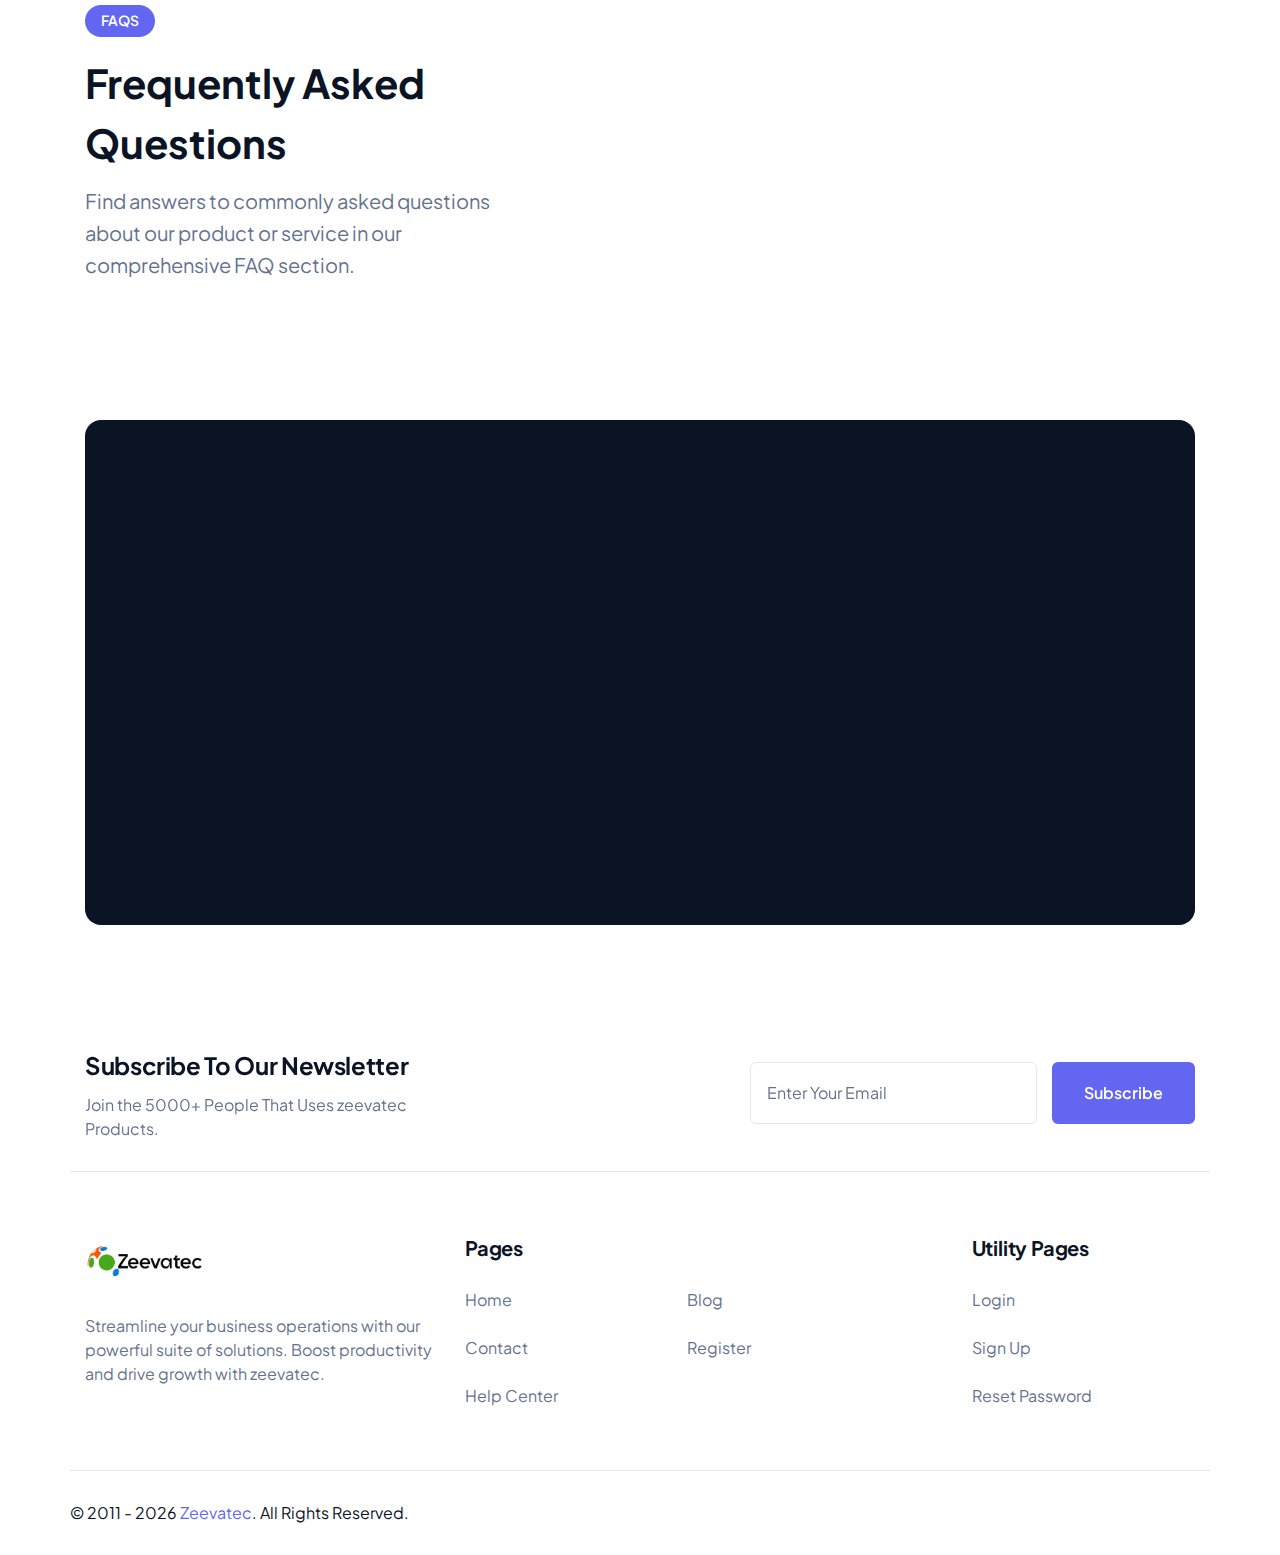
==== commit 2c9c739e: "update" ====
--- a/blog.html
+++ b/blog.html
@@ -20,7 +20,7 @@
                 <div class="container">
                     <div class="nk-header-wrap">
                         <div class="nk-header-logo"><a href="index.html" class="logo-link">
-                                <div class="logo-wrap"><img class="logo-img logo-light" src="images/logos-77.png"
+                                <div class="logo-wrap"><img class="logo-img logo-light" src="images/logos-81.png"
                                     style="width: 120px;" alt="brand-logo"><img
                                         class="logo-img logo-dark" src="images/logos-77.png"
                                         style="width: 120px;" alt="brand-logo"></div>
@@ -172,8 +172,8 @@
                                         <img src="images/blog/card-cover-3.png" alt="cover-bg" class="img-fluid"
                                             data-aos="fade-right" data-aos-delay="50"></div>
                                     <h4>Setup Collaboration Metrics</h4>
-                                    <p>Fusce dapibus, tellus ac cursus commodo, tortor mauris condimentum nibh, ut
-                                        fermentum massa just.</p>
+                                    <p> we set up and aid seamless collaboration metrics between members. Zeevatec is prepared to work with your preference.
+                                    </p>
                                 </div>
                             </div>
                         </div>
@@ -185,8 +185,7 @@
                                         <img src="images/blog/card-cover-4.png" alt="cover-bg" class="img-fluid"
                                             data-aos="fade-up" data-aos-delay="100"></div>
                                     <h4>Track Development Progress</h4>
-                                    <p>Fusce dapibus, tellus ac cursus commodo, tortor mauris condimentum nibh, ut
-                                        fermentum massa just.</p>
+                                    <p>we help to keep track of all your wonderful progress. we are with you every step of the way!.</p>
                                 </div>
                             </div>
                         </div>
@@ -431,7 +430,7 @@
                                 <div class="nk-footer-brand-info mb-4">
                                     <div class="nk-footer-logo"><a href="index.html" class="logo-link">
                                             <div class="logo-wrap"><img class="logo-img logo-light"
-                                                    src="images/logos-77.png" style="width: 120px;"
+                                                    src="images/logos-81.png" style="width: 120px;"
                                                     alt="brand-logo"><img class="logo-img logo-dark"
                                                     src="images/logos-77.png" srcset="images/logo-s2-dark2x.png 2x"
                                                     alt="brand-logo"></div>
@@ -447,7 +446,7 @@
                                     <div class="nk-footer-info">
                                         <h5 class="title">Pages</h5>
                                         <ul class="row gy-1 gy-sm-4">
-                                            <li class="col-6"><a href="features-business-solution.html">Home</a>
+                                            <li class="col-6"><a href="#">Home</a>
                                             </li>
                                             <li class="col-6"><a href="blog.html">Blog</a></li>
                                             <li class="col-6"><a href="contact.html">Contact</a></li>
@@ -463,8 +462,8 @@
                                     <div class="nk-footer-info">
                                         <h5 class="title">Utility Pages</h5>
                                         <ul class="row gy-1 gy-sm-4">
-                                            <li class="col-12"><a href="login.html">Login</a></li>
-                                            <li class="col-12"><a href="login.html">Sign up</a></li>
+                                            <li class="col-12"><a href="signup.html">Login</a></li>
+                                            <li class="col-12"><a href="signup.html">Sign up</a></li>
                                             <li class="col-12"><a href="reset-password.html">Reset Password</a></li>
                                         </ul>
                                     </div>
